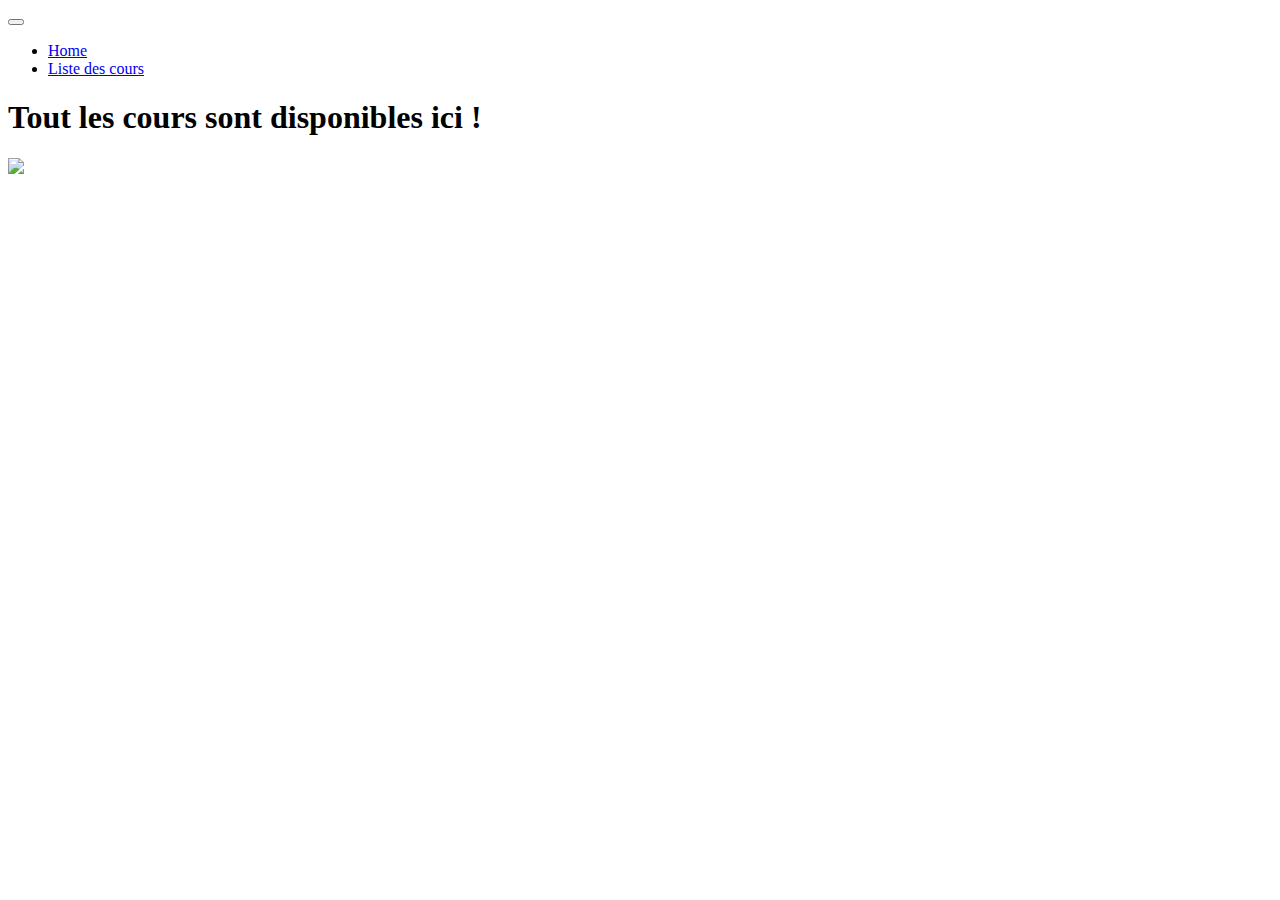
==== chap.html @ 9015c94e "Add files via upload" ====
<!DOCTYPE html>
<html>
   <head>
      <!-- basic -->
      <meta charset="utf-8">
      <meta http-equiv="X-UA-Compatible" content="IE=edge">
      <meta name="viewport" content="width=device-width, initial-scale=1">
      <!-- mobile metas -->
      <meta name="viewport" content="width=device-width, initial-scale=1">
      <meta name="viewport" content="initial-scale=1, maximum-scale=1">
      <!-- site metas -->
      <title>  liste des cours</title>
      <meta name="keywords" content="">
      <meta name="description" content="">
      <meta name="author" content="">
      <!-- bootstrap css -->
      <link rel="stylesheet" type="text/css" href="css/bootstrap.min.css">
      <!-- style css -->
      <link rel="stylesheet" type="text/css" href="css/style.css">
      <!-- Responsive-->
      <link rel="stylesheet" href="css/responsive.css">
      <!-- fevicon -->
      <link rel="icon" href="images/fevicon.png" type="image/gif" />
      <!-- font css -->
      <link href="https://fonts.googleapis.com/css2?family=Poppins:wght@400;600;800&display=swap" rel="stylesheet">
      <!-- Scrollbar Custom CSS -->
      <link rel="stylesheet" href="css/jquery.mCustomScrollbar.min.css">
      <!-- Tweaks for older IEs-->
      <link rel="stylesheet" href="https://netdna.bootstrapcdn.com/font-awesome/4.0.3/css/font-awesome.css">
   </head>
   <body>
      <div class="header_section header_bg">
         <div class="container-fluid">
            <nav class="navbar navbar-expand-lg navbar-light bg-light">
               <button class="navbar-toggler" type="button" data-toggle="collapse" data-target="#navbarSupportedContent" aria-controls="navbarSupportedContent" aria-expanded="false" aria-label="Toggle navigation">
               <span class="navbar-toggler-icon"></span>
               </button>
               <div class="collapse navbar-collapse" id="navbarSupportedContent">
                  <ul class="navbar-nav ml-auto">
                     <li class="nav-item active">
                        <a class="nav-link" href="index.html">Home</a>
                     </li>
                     </li>
                     <li class="nav-item active">
                        <a class="nav-link" href="chap.html">Liste des cours</a>
                     </li>
                  </ul>
                  <form class="form-inline my-2 my-lg-0">
                  </form>
               </div>
            </nav>
         </div>
      </div>
      <!-- header section end -->
<!-- blog section start -->
<div class="blog_section layout_padding">
   <div class="container">
      <div class="row">
         <div class="col-md-12">
            <h1 class="about_taital">Tout les cours sont disponibles ici !</h1>
            <div class="bulit_icon"><img src="images/bulit-icon.png"></div>
         </div>
      </div>
      <div class="blog_section_2">
         <div class="row" id="dev">
            <!-- <div class="col-md-7">
               <div class="blog_box">
                   <div class="blog_img"><img src="images/img-2.png"></div>
                   <h4 class="statut">En cours...</h4>
                   <h4 class="prep_text">Chapitre 7</h4>
                   <p class="lorem_text">Science et Art</p>
                   <div class="read_bt"><a href="#">Voir le Chapitre</a></div>
               </div>  
           </div>
           <div class="col-md-7">
               <div class="blog_box">
                   <div class="blog_img"><img src="images/img-2.png"></div>
                   <h4 class="statut">En cours...</h4>
                   <h4 class="prep_text">Chapitre 6</h4>
                   <p class="lorem_text">Le bonheur</p>
                   <div class="read_bt"><a href="#">Voir le Chapitre</a></div>
               </div>
               
           </div>
           <div class="col-md-7">
               <div class="blog_box">
                   <div class="blog_img"><img src="images/img-2.png"></div>
                   <h4 class="statut">Fini</h4>
                   <h4 class="prep_text">Chapitre 5</h4>
                   <p class="lorem_text">Etat et Justice</p>
                   <div class="read_bt"><a href="#">Voir le Chapitre</a></div>
               </div>
               
           </div>
           <div class="col-md-7">
               <div class="blog_box">
                   <div class="blog_img"><img src="images/img-2.png"></div>
                   <h4 class="statut">Fini</h4>
                   <h4 class="prep_text">Chapitre 4</h4>
                   <p class="lorem_text">Langage et Art poétique</p>
                   <div class="read_bt"><a href="#">Voir le Chapitre</a></div>
               </div>
               
           </div>
           <div class="col-md-7">
               <div class="blog_box">
                   <div class="blog_img"><img src="images/img-2.png"></div>
                   <h4 class="statut">Fini</h4>
                   <h4 class="prep_text">Chapitre 3</h4>
                   <p class="lorem_text">Le devoir moral en question</p>
                   <div class="read_bt"><a href="#">Voir le Chapitre</a></div>
               </div>
               
           </div>
           <div class="col-md-7">
               <div class="blog_box">
                   <div class="blog_img"><img src="images/img-2.png"></div>
                   <h4 class="statut">Fini</h4>
                   <h4 class="prep_text">Chapitre 2</h4>
                   <p class="lorem_text">Inconscient et Liberté</p>
                   <div class="read_bt"><a href="#">Voir le Chapitre</a></div>
               </div>
               
           </div>
           <div class="col-md-7">
               <div class="blog_box">
                   <div class="blog_img"><img src="images/img-2.png"></div>
                   <h4 class="statut">Fini</h4>
                   <h4 class="prep_text">Chapitre 1</h4>
                   <p class="lorem_text">La conscience</p>
                   <div class="read_bt"><a href="#">Voir le Chapitre</a></div>
               </div> -->
               
           </div>               
         </div>
      </div>
   </div>
</div>
<!-- blog section end -->
      <!-- Javascript files-->
      <script src="js/jquery.min.js"></script>
      <script src="js/popper.min.js"></script>
      <script src="js/bootstrap.bundle.min.js"></script>
      <script src="js/jquery-3.0.0.min.js"></script>
      <script src="js/plugin.js"></script>
      <!-- sidebar -->
      <script src="js/jquery.mCustomScrollbar.concat.min.js"></script>
      <script src="js/custom.js"></script>
      <script src="js/script.js"></script>
   </body>
</html>
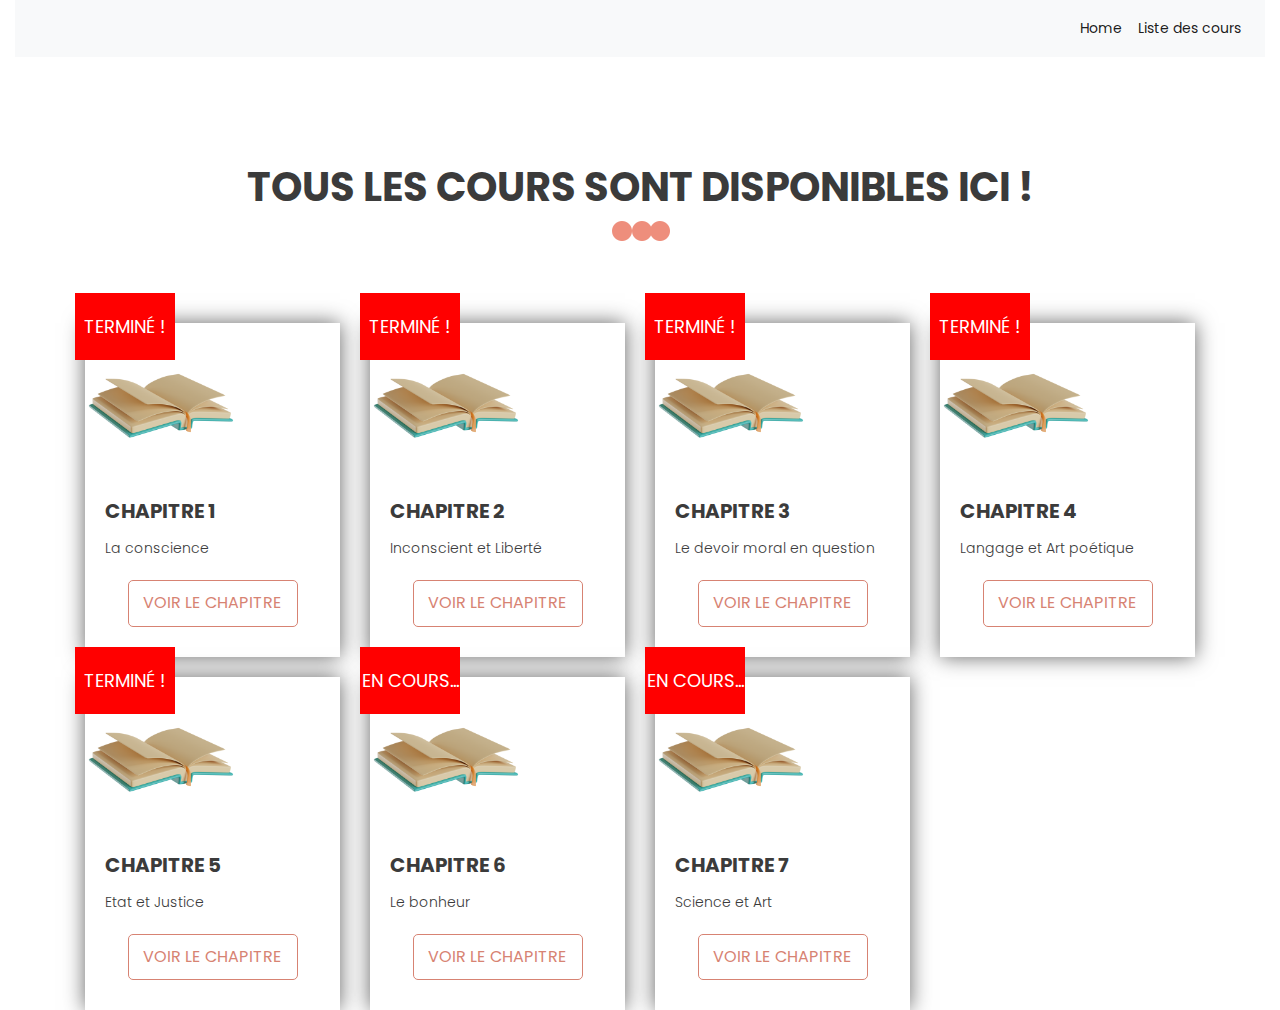
==== commit 1fc26b1c: "Update chap.html" ====
--- a/chap.html
+++ b/chap.html
@@ -9,7 +9,7 @@
       <meta name="viewport" content="width=device-width, initial-scale=1">
       <meta name="viewport" content="initial-scale=1, maximum-scale=1">
       <!-- site metas -->
-      <title>  liste des cours</title>
+      <title>liste des cours</title>
       <meta name="keywords" content="">
       <meta name="description" content="">
       <meta name="author" content="">
@@ -32,9 +32,6 @@
       <div class="header_section header_bg">
          <div class="container-fluid">
             <nav class="navbar navbar-expand-lg navbar-light bg-light">
-               <button class="navbar-toggler" type="button" data-toggle="collapse" data-target="#navbarSupportedContent" aria-controls="navbarSupportedContent" aria-expanded="false" aria-label="Toggle navigation">
-               <span class="navbar-toggler-icon"></span>
-               </button>
                <div class="collapse navbar-collapse" id="navbarSupportedContent">
                   <ul class="navbar-nav ml-auto">
                      <li class="nav-item active">
@@ -57,80 +54,12 @@
    <div class="container">
       <div class="row">
          <div class="col-md-12">
-            <h1 class="about_taital">Tout les cours sont disponibles ici !</h1>
+            <h1 class="about_taital">Tous les cours sont disponibles ici !</h1>
             <div class="bulit_icon"><img src="images/bulit-icon.png"></div>
          </div>
       </div>
       <div class="blog_section_2">
-         <div class="row" id="dev">
-            <!-- <div class="col-md-7">
-               <div class="blog_box">
-                   <div class="blog_img"><img src="images/img-2.png"></div>
-                   <h4 class="statut">En cours...</h4>
-                   <h4 class="prep_text">Chapitre 7</h4>
-                   <p class="lorem_text">Science et Art</p>
-                   <div class="read_bt"><a href="#">Voir le Chapitre</a></div>
-               </div>  
-           </div>
-           <div class="col-md-7">
-               <div class="blog_box">
-                   <div class="blog_img"><img src="images/img-2.png"></div>
-                   <h4 class="statut">En cours...</h4>
-                   <h4 class="prep_text">Chapitre 6</h4>
-                   <p class="lorem_text">Le bonheur</p>
-                   <div class="read_bt"><a href="#">Voir le Chapitre</a></div>
-               </div>
-               
-           </div>
-           <div class="col-md-7">
-               <div class="blog_box">
-                   <div class="blog_img"><img src="images/img-2.png"></div>
-                   <h4 class="statut">Fini</h4>
-                   <h4 class="prep_text">Chapitre 5</h4>
-                   <p class="lorem_text">Etat et Justice</p>
-                   <div class="read_bt"><a href="#">Voir le Chapitre</a></div>
-               </div>
-               
-           </div>
-           <div class="col-md-7">
-               <div class="blog_box">
-                   <div class="blog_img"><img src="images/img-2.png"></div>
-                   <h4 class="statut">Fini</h4>
-                   <h4 class="prep_text">Chapitre 4</h4>
-                   <p class="lorem_text">Langage et Art poétique</p>
-                   <div class="read_bt"><a href="#">Voir le Chapitre</a></div>
-               </div>
-               
-           </div>
-           <div class="col-md-7">
-               <div class="blog_box">
-                   <div class="blog_img"><img src="images/img-2.png"></div>
-                   <h4 class="statut">Fini</h4>
-                   <h4 class="prep_text">Chapitre 3</h4>
-                   <p class="lorem_text">Le devoir moral en question</p>
-                   <div class="read_bt"><a href="#">Voir le Chapitre</a></div>
-               </div>
-               
-           </div>
-           <div class="col-md-7">
-               <div class="blog_box">
-                   <div class="blog_img"><img src="images/img-2.png"></div>
-                   <h4 class="statut">Fini</h4>
-                   <h4 class="prep_text">Chapitre 2</h4>
-                   <p class="lorem_text">Inconscient et Liberté</p>
-                   <div class="read_bt"><a href="#">Voir le Chapitre</a></div>
-               </div>
-               
-           </div>
-           <div class="col-md-7">
-               <div class="blog_box">
-                   <div class="blog_img"><img src="images/img-2.png"></div>
-                   <h4 class="statut">Fini</h4>
-                   <h4 class="prep_text">Chapitre 1</h4>
-                   <p class="lorem_text">La conscience</p>
-                   <div class="read_bt"><a href="#">Voir le Chapitre</a></div>
-               </div> -->
-               
+         <div class="row" id="dev">  
            </div>               
          </div>
       </div>
@@ -148,4 +77,4 @@
       <script src="js/custom.js"></script>
       <script src="js/script.js"></script>
    </body>
-</html>+</html>
--- a/css/style.css
+++ b/css/style.css
@@ -0,0 +1,611 @@
+/*--------------------------------------------------------------------- File Name: style.css ---------------------------------------------------------------------*/
+
+
+/*--------------------------------------------------------------------- import Files ---------------------------------------------------------------------*/
+
+@import url(animate.min.css);
+@import url(normalize.css);
+@import url(icomoon.css);
+@import url(css/font-awesome.min.css);
+@import url(meanmenu.css);
+@import url(owl.carousel.min.css);
+@import url(swiper.min.css);
+@import url(slick.css);
+@import url(jquery.fancybox.min.css);
+@import url(jquery-ui.css);
+@import url(nice-select.css);
+
+/*--------------------------------------------------------------------- skeleton ---------------------------------------------------------------------*/
+
+* {
+    box-sizing: border-box !important;
+    transition: ease all 0.5s;
+}
+
+html {
+    scroll-behavior: smooth;
+}
+
+body {
+    color: #666666;
+    font-size: 14px;
+    font-family: 'Poppins', sans-serif;
+    line-height: 1.80857;
+    font-weight: normal;
+    overflow-x: hidden;
+}
+
+a {
+    color: #1f1f1f;
+    text-decoration: none !important;
+    outline: none !important;
+    -webkit-transition: all .3s ease-in-out;
+    -moz-transition: all .3s ease-in-out;
+    -ms-transition: all .3s ease-in-out;
+    -o-transition: all .3s ease-in-out;
+    transition: all .3s ease-in-out;
+}
+
+h1,
+h2,
+h3,
+h4,
+h5,
+h6 {
+    letter-spacing: 0;
+    font-weight: normal;
+    position: relative;
+    padding: 0 0 10px 0;
+    font-weight: normal;
+    line-height: normal;
+    color: #111111;
+    margin: 0
+}
+
+h1 {
+    font-size: 24px
+}
+
+h2 {
+    font-size: 22px
+}
+
+h3 {
+    font-size: 18px
+}
+
+h4 {
+    font-size: 16px
+}
+
+h5 {
+    font-size: 14px
+}
+
+h6 {
+    font-size: 13px
+}
+
+*,
+*::after,
+*::before {
+    -webkit-box-sizing: border-box;
+    -moz-box-sizing: border-box;
+    box-sizing: border-box;
+}
+
+h1 a,
+h2 a,
+h3 a,
+h4 a,
+h5 a,
+h6 a {
+    color: #212121;
+    text-decoration: none!important;
+    opacity: 1
+}
+
+button:focus {
+    outline: none;
+}
+
+ul,
+li,
+ol {
+    margin: 0px;
+    padding: 0px;
+    list-style: none;
+}
+
+p {
+    margin: 20px;
+    font-weight: 300;
+    font-size: 15px;
+    line-height: 24px;
+}
+
+a {
+    color: #222222;
+    text-decoration: none;
+    outline: none !important;
+}
+
+a,
+.btn {
+    text-decoration: none !important;
+    outline: none !important;
+    -webkit-transition: all .3s ease-in-out;
+    -moz-transition: all .3s ease-in-out;
+    -ms-transition: all .3s ease-in-out;
+    -o-transition: all .3s ease-in-out;
+    transition: all .3s ease-in-out;
+}
+
+img {
+    max-width: 100%;
+    height: auto;
+}
+
+ :focus {
+    outline: 0;
+}
+
+.paddind_bottom_0 {
+    padding-bottom: 0 !important;
+}
+
+.btn-custom {
+    margin-top: 20px;
+    background-color: transparent !important;
+    border: 2px solid #ddd;
+    padding: 12px 40px;
+    font-size: 16px;
+}
+
+.lead {
+    font-size: 18px;
+    line-height: 30px;
+    color: #767676;
+    margin: 0;
+    padding: 0;
+}
+
+.form-control:focus {
+    border-color: #ffffff !important;
+    box-shadow: 0 0 0 .2rem rgba(255, 255, 255, .25);
+}
+
+.navbar-form input {
+    border: none !important;
+}
+
+.badge {
+    font-weight: 500;
+}
+
+blockquote {
+    margin: 20px 0 20px;
+    padding: 30px;
+}
+
+button {
+    border: 0;
+    margin: 0;
+    padding: 0;
+    cursor: pointer;
+}
+
+.full {
+    float: left;
+    width: 100%;
+}
+
+.layout_padding {
+    padding-top: 100px;
+    padding-bottom: 0px;
+}
+
+.padding_0 {
+    padding: 0px;
+}
+
+
+/* header section start */
+
+.header_section {
+    width: 100%;
+    float: left;
+    background-image: url(../images/banner-bg.jpg);
+    height: auto;
+    background-size: 100%;
+    background-repeat: no-repeat;
+}
+
+.header_bg {
+    width: 100%;
+    float: left;
+    background-image: url(../images/header-bg.png);
+    height: auto;
+    background-size: 100%;
+    background-repeat: no-repeat;
+}
+
+
+
+
+
+/* header section end */
+
+
+/* banner section start */
+
+.banner_section {
+    width: 100%;
+    float: left;
+    padding: 90px 0px 100px 0px;
+}
+
+.banner_taital_main {
+    width: 100%;
+    float: left;
+    padding-top: 80px;
+}
+
+.banner_taital {
+    width: 100%;
+    font-size: 90px;
+    color: #252525;
+    font-weight: 800;
+}
+
+.tasty_text {
+    width: 100%;
+    float: left;
+    font-size: 24px;
+    color: #e38773;
+    font-weight: bold;
+}
+
+.banner_text {
+    width: 100%;
+    float: left;
+    font-size: 16px;
+    color: #ffffff;
+    margin: 0px;
+}
+
+.btn_main {
+    width: 100%;
+    float: left;
+    padding-top: 40px;
+}
+
+.about_bt {
+    width: 175px;
+    float: left;
+}
+
+.about_bt a {
+    width: 100%;
+    float: left;
+    font-size: 18px;
+    background-color: #d48272;
+    color: #fefefd;
+    text-align: center;
+    padding: 12px;
+    border-radius: 5px;
+}
+
+.about_bt a:hover {
+    color: #fefefd;
+    background-color: #4a4949;
+}
+
+.callnow_bt {
+    width: 175px;
+    float: left;
+}
+
+.callnow_bt a {
+    width: 100%;
+    float: left;
+    font-size: 18px;
+    background-color: #d48272;
+    color: #fefefd;
+    text-align: center;
+    padding: 12px;
+    margin-left: 10px;
+    border-radius: 5px;
+}
+
+.callnow_bt a:hover {
+    color: #fefefd;
+    background-color: #4a4949;
+}
+
+.callnow_bt.active a {
+    color: #fefefd;
+    background-color: #4a4949;
+}
+
+#banner_slider a.carousel-control-prev {
+    left: -120px;
+    top: 455px;
+}
+
+#banner_slider a.carousel-control-next {
+    right: 0px;
+    top: 400px;
+    left: -120px;
+    color: #fefefd;
+    background-color: #4a4949;
+}
+
+#banner_slider .carousel-control-next,
+#banner_slider .carousel-control-prev {
+    width: 55px;
+    height: 55px;
+    opacity: 1;
+    font-size: 16px;
+    color: #4a4949;
+    background-color: #efefef;
+}
+
+#banner_slider .carousel-control-next:focus,
+#banner_slider .carousel-control-next:hover,
+#banner_slider .carousel-control-prev:focus,
+#banner_slider .carousel-control-prev:hover {
+    color: #fefefd;
+    background-color: #4a4949;
+}
+
+.banner_img {
+    width: 100%;
+    float: left;
+    text-align: center;
+}
+
+
+/* banner section end */
+
+
+/* philo section start */
+
+.philo_section {
+    width: 100%;
+    float: left;
+}
+
+.philo_taital {
+    width: 100%;
+    float: left;
+    font-size: 40px;
+    color: #3b3b3b;
+    text-transform: uppercase;
+    text-align: center;
+    font-weight: bold;
+    padding-bottom: 0px;
+}
+
+.philo_section_2 {
+    width: 90%;
+    margin: 0 auto;
+    text-align: center;
+    padding-top: 40px;
+}
+
+.bulit_icon {
+    width: 100%;
+    text-align: center;
+}
+
+.philo_img img {
+    width: 80%;
+    float: left;
+}
+
+.types_text {
+    width: 100%;
+    float: left;
+    font-size: 22px;
+    color: #3b3b3b;
+    text-align: center;
+    font-weight: bold;
+    padding-top: 20px;
+}
+
+.looking_text {
+    width: 100%;
+    float: left;
+    font-size: 16px;
+    color: #3b3b3b;
+    text-align: center;
+    margin: 0px;
+}
+
+.read_bt {
+    width: 170px;
+    margin: 0 auto;
+    text-align: center;
+    padding-top: 20px;
+    display: flex;
+}
+
+.read_bt a {
+    width: 100%;
+    float: left;
+    font-size: 16px;
+    color: #d78373;
+    text-align: center;
+    border-radius: 5px;
+    border: 1px solid #d78373;
+    text-transform: uppercase;
+    padding: 8px;
+}
+
+.read_bt a:hover {
+    color: #3b3b3b;
+    border: 1px solid #3b3b3b;
+}
+
+#main_slider a.carousel-control-prev {
+    left: -50px;
+    top: 95px;
+}
+
+#main_slider a.carousel-control-next {
+    right: -50px;
+    top: 95px;
+    color: #fefefd;
+    background-color: #4a4949;
+}
+
+#main_slider .carousel-control-next,
+#main_slider .carousel-control-prev {
+    width: 55px;
+    height: 55px;
+    opacity: 1;
+    font-size: 16px;
+    color: #4a4949;
+    background-color: #efefef;
+}
+
+#main_slider .carousel-control-next:focus,
+#main_slider .carousel-control-next:hover,
+#main_slider .carousel-control-prev:focus,
+#main_slider .carousel-control-prev:hover {
+    color: #fefefd;
+    background-color: #4a4949;
+}
+
+
+/* philo section end */
+
+
+/* about section start */
+
+.about_section {
+    width: 100%;
+    float: left;
+    padding-bottom: 90px;
+}
+
+.about_section_2 {
+    width: 100%;
+    float: left;
+    padding-top: 40px;
+}
+
+.about_taital {
+    width: 100%;
+    float: left;
+    font-size: 40px;
+    color: #3b3b3b;
+    text-transform: uppercase;
+    text-align: center;
+    font-weight: bold;
+    padding-bottom: 0px;
+}
+
+.about_taital_box {
+    width: 500px;
+    float: left;
+    background-color: #ffffff;
+    height: auto;
+    padding: 40px 20px 30px 20px;
+    box-shadow: 0px 0px 30px 0px;
+    position: absolute;
+    top: 1550px;
+}
+
+.image_iman {
+    padding-left: 250px;
+    position: relative;
+}
+
+.about_img {
+    width: 100%;
+}
+
+.about_taital_1 {
+    width: 100%;
+    float: left;
+    font-size: 30px;
+    color: #3b3b3b;
+}
+
+.about_text {
+    width: 100%;
+    float: left;
+    font-size: 16px;
+    color: #232222;
+    margin: 0px;
+}
+
+/* about section end */
+/* blog section start */
+
+.blog_section {
+    width: 100%;
+    float: left;
+}
+
+.blog_section_2 {
+    width: 100%;
+    float: left;
+    padding-top: 60px;
+}
+
+.blog_box {
+    width: 100%;
+    background-color: #ffffff;
+    box-shadow: 0px 0px 20px 0px;
+    padding: 0px 0px 30px 0px;
+}
+
+.blog_img {
+    width: 60%;
+}
+
+.statut {
+    width: 100px;
+    font-size: 18px;
+    color: #ffffff;
+    text-align: center;
+    text-transform: uppercase;
+    padding: 20px 0px;
+    background-color: red;
+    position: absolute;
+    top: -10px;
+    left: 5px;
+}
+
+.prep_text {
+    width: 100%;
+    font-size: 20px;
+    color: #3b3b3b;
+    text-transform: uppercase;
+    font-weight: bold;
+    padding: 20px 20px 10px 20px;
+}
+
+.lorem_text {
+    width: 100%;
+    font-size: 14px;
+    color: #3b3b3b;
+    margin: 0px;
+    padding: 0px 20px;
+}
+
+
+/* blog section end */
+
+.margin_top90 {
+    margin-top: 90px;
+}
+
+@media (max-width: 767px) {
+    .banner_taital{
+        font-size: 50px;
+    }
+}
--- a/css/responsive.css
+++ b/css/responsive.css
@@ -0,0 +1,538 @@
+/*--------------------------------------------------------------------- File Name: responsive.css ---------------------------------------------------------------------*/
+
+
+/*------------------------------------------------------------------- 991px x 768px ---------------------------------------------------------------------*/
+
+@media only screen and (min-width: 768px) and (max-width: 991px) {
+    .header-search {
+        padding: 15px 0px;
+    }
+}
+
+
+/*------------------------------------------------------------------- 767px x 599px ---------------------------------------------------------------------*/
+
+@media only screen and (min-width: 599px) and (max-width: 767px) {
+    .logo {
+        text-align: center;
+    }
+    .cart-content-right {
+        padding-bottom: 5px;
+    }
+    .mg {
+        margin: 0px 0px;
+    }
+    .menu-area-main {
+        height: 256px;
+        overflow-y: auto;
+    }
+    .megamenu>.row [class*="col-"] {
+        padding: 0px;
+    }
+    .menu-area-main .megamenu .men-cat {
+        padding: 0px 15px;
+    }
+    .menu-area-main .megamenu .women-cat {
+        padding: 0px 15px;
+    }
+    .menu-area-main .megamenu .el-cat {
+        padding: 0px 15px;
+    }
+    .mean-container .mean-nav ul li a.mean-expand {
+        height: 19px;
+    }
+    .category-box.women-box {
+        display: none;
+    }
+    .cart-box {
+        display: inline-block;
+        margin: 0px 30px;
+    }
+    .wish-box {
+        float: none;
+        margin: 0px 30px;
+        display: inline-block;
+    }
+    .menu-add {
+        display: none;
+    }
+    .category-box {
+        display: none;
+    }
+    .mean-container .mean-nav ul li ol {
+        padding: 0px;
+    }
+    .mean-container .mean-nav ul li a {
+        padding: 10px 20px;
+        width: 94.8%;
+    }
+    .mean-container .mean-nav ul li li a {
+        width: 92%;
+        padding: 1em 4%;
+    }
+    .mean-container .mean-nav ul li li li a {
+        width: 100%;
+    }
+    .header-search {
+        padding: 15px 0px;
+    }
+    #collapseFilter.d-md-block {
+        padding: 30px 0px;
+    }
+}
+
+
+/*------------------------------------------------------------------- 599px x 280px ---------------------------------------------------------------------*/
+
+@media only screen and (min-width: 280px) and (max-width: 599px) {
+    .cart-content-right {
+        padding-bottom: 5px;
+    }
+    .megamenu>.row [class*="col-"] {
+        padding: 0px;
+    }
+    .menu-area-main .megamenu .men-cat {
+        padding: 0px 15px;
+    }
+    .menu-area-main .megamenu .women-cat {
+        padding: 0px 15px;
+    }
+    .menu-area-main .megamenu .el-cat {
+        padding: 0px 15px;
+    }
+    .mean-container .mean-nav ul li a {
+        padding: 1em 4%;
+        width: 92%;
+    }
+    .mean-container .mean-nav ul li li a {
+        width: 90%;
+        padding: 1em 5%;
+    }
+    .mean-container .sub-full.megamenu-categories ol li a {
+        padding: 5px 0px;
+        text-transform: capitalize;
+        width: 100%;
+    }
+    .megamenu .sub-full.megamenu-categories .women-box .banner-up-text a {
+        width: auto;
+        border: none;
+        float: none;
+    }
+    .menu-area-main {
+        height: 45px;
+        overflow-y: auto;
+    }
+    .mean-container .mean-nav ul li a.mean-expand {
+        top: 0;
+    }
+}
+
+@media (min-width: 992px) and (max-width: 1199px) {
+    .navbar {
+        padding: 15px 15px;
+    }
+    .banner_taital_main {
+        padding-left: 15px;
+    }
+    #banner_slider a.carousel-control-prev {
+        left: 10px;
+        top: 380px;
+    }
+    #banner_slider a.carousel-control-next {
+        right: 0px;
+        top: 380px;
+        left: 70px;
+    }
+    .banner_section {
+        padding: 90px 0px 20px 0px;
+    }
+    .header_section {
+        background-size: 100% 100%;
+    }
+    #main_slider a.carousel-control-prev {
+        left: -50px;
+        top: 55px;
+    }
+    #main_slider a.carousel-control-next {
+        right: -50px;
+        top: 55px;
+    }
+    .types_text {
+        font-size: 20px;
+    }
+    .looking_text {
+        font-size: 12px;
+    }
+    .about_img {
+        width: 100%;
+        margin-top: 80px;
+    }
+    .about_text {
+        font-size: 14px;
+    }
+    .about_taital_box {
+        width: 500px;
+        padding: 40px 20px 30px 20px;
+        top: 1430px;
+    }
+    .readmore_btn {
+        margin-top: 20px;
+    }
+    .about_img {
+        height: 420px;
+    }
+    .client_right {
+        padding-top: 0px;
+    }
+}
+
+@media (min-width: 768px) and (max-width: 991px) {
+    .header_section {
+        background-size: 100% 100%;
+    }
+    .navbar-light .navbar-toggler {
+        color: #fff;
+        border-color: #fb795f;
+        background: #fb795f;
+    }
+    .navbar-expand-lg .navbar-nav .nav-link {
+        text-align: center;
+    }
+    .search_bt {
+        width: 100%;
+        text-align: center;
+    }
+    .banner_taital_main {
+        padding-left: 20px;
+    }
+    .navbar {
+        padding: 15px 0px;
+    }
+    #banner_slider a.carousel-control-prev {
+        left: -41px;
+        top: 404px;
+        color: #252525;
+    }
+    #banner_slider a.carousel-control-next {
+        right: 0px;
+        top: 460px;
+        left: -40px;
+    }
+    .about_bt {
+        width: 140px;
+        float: left;
+    }
+    .callnow_bt {
+        width: 140px;
+        float: left;
+    }
+    #main_slider a.carousel-control-prev {
+        left: 0;
+        top: 95px;
+    }
+    #main_slider a.carousel-control-next {
+        right: 0;
+        top: 95px;
+    }
+    .about_img {
+        width: 100%;
+        height: 370px;
+        margin-top: 60px;
+    }
+    .about_taital_box {
+        width: 370px;
+        float: left;
+        top: 1960px;
+    }
+    .about_text {
+        font-size: 14px;
+    }
+    .client_text {
+        width: 85%;
+        font-size: 14px;
+    }
+    .client_right {
+        padding-top: 0;
+    }
+    .client_left {
+        padding-left: 0;
+    }
+    .mail_section_1 {
+        width: 60%;
+        margin: 0 auto;
+    }
+    .footer_text {
+        width: 100%;
+    }
+    .copyright_section .row {
+        display: flex;
+        flex-direction: column-reverse;
+    }
+    .footer_social_icon {
+        float: right;
+        text-align: center;
+        padding-top: 15px;
+    }
+}
+
+@media (min-width: 576px) and (max-width: 767px) {
+    .navbar {
+        padding: 15px 0px;
+    }
+    .navbar-light .navbar-toggler {
+        color: #fff;
+        border-color: #fff;
+        background: #fff;
+    }
+    .navbar-expand-lg .navbar-nav .nav-link {
+        color: #ffffff;
+    }
+    .header_section {
+        background-size: cover;
+    }
+    .navbar-expand-lg .navbar-nav .nav-link {
+        text-align: center;
+    }
+    .search_bt {
+        width: 100%;
+        text-align: center;
+    }
+    #banner_slider a.carousel-control-next {
+        right: 0px;
+        top: 585px;
+        left: 170px;
+        display: none;
+    }
+    #banner_slider a.carousel-control-prev {
+        left: 100px;
+        top: 585px;
+        display: none;
+    }
+    .banner_section .row {
+        display: flex;
+        flex-direction: column-reverse;
+    }
+    .banner_taital_main {
+        padding-top: 0px;
+    }
+    .tasty_text {
+        color: #ffffff;
+    }
+    .about_bt {
+        width: 140px;
+        float: left;
+    }
+    .callnow_bt {
+        width: 140px;
+        float: left;
+    }
+    .philo_taital {
+        font-size: 30px;
+    }
+    #main_slider a.carousel-control-next {
+        right: 0;
+        display: none;
+    }
+    #main_slider a.carousel-control-prev {
+        left: 0;
+        display: none;
+    }
+    .about_taital_box {
+        position: inherit;
+    }
+    .about_taital {
+        font-size: 30px;
+    }
+    .image_iman {
+        padding-left: 0;
+    }
+    .about_taital_box {
+        width: 100%;
+    }
+    .about_taital_1 {
+        font-size: 25px;
+    }
+    .about_img {
+        margin-top: 40px;
+    }
+    .about_text {
+        font-size: 15px;
+    }
+    .client_section {
+        background: rgb(208, 125, 107, 0.6);
+        background-size: cover;
+    }
+    .client_left {
+        width: 100%;
+        padding-left: 0px;
+    }
+    .client_right {
+        width: 100%;
+        padding-top: 20px;
+    }
+    .client_taital_main {
+        display: block;
+    }
+    .client_text {
+        width: 100%;
+    }
+    .client_img {
+        width: 100%;
+        margin-top: 30px;
+    }
+    .prep_text {
+        width: 100%;
+        font-size: 19px;
+    }
+    .read_bt a {
+        margin-bottom: 30px;
+    }
+    .mail_section_1 {
+        width: 100%;
+        margin: 0 auto;
+    }
+    .footer_text {
+        width: 100%;
+    }
+    .form-group {
+        width: 100%;
+    }
+    .copyright_section .row {
+        display: flex;
+        flex-direction: column-reverse;
+    }
+    .footer_social_icon {
+        text-align: center;
+    }
+}
+
+@media (max-width: 575px) {
+    .navbar {
+        padding: 15px 0px;
+    }
+    .navbar-light .navbar-toggler {
+        color: #fff;
+        border-color: #fff;
+        background: #fff;
+    }
+    .navbar-expand-lg .navbar-nav .nav-link {
+        color: #ffffff;
+    }
+    .header_section {
+        background-size: cover;
+    }
+    .navbar-expand-lg .navbar-nav .nav-link {
+        text-align: center;
+    }
+    .search_bt {
+        width: 100%;
+        text-align: center;
+    }
+    #banner_slider a.carousel-control-next {
+        right: 0px;
+        top: 585px;
+        left: 170px;
+        display: none;
+    }
+    #banner_slider a.carousel-control-prev {
+        left: 100px;
+        top: 585px;
+        display: none;
+    }
+    .banner_section .row {
+        display: flex;
+        flex-direction: column-reverse;
+    }
+    .banner_taital_main {
+        padding-top: 0px;
+    }
+    .tasty_text {
+        color: #ffffff;
+    }
+    .about_bt {
+        width: 140px;
+        float: left;
+    }
+    .about_img {
+        margin-top: 40px;
+    }
+    .callnow_bt {
+        width: 140px;
+        float: left;
+    }
+    .philo_taital {
+        font-size: 30px;
+    }
+    #main_slider a.carousel-control-next {
+        right: 0;
+        display: none;
+    }
+    #main_slider a.carousel-control-prev {
+        left: 0;
+        display: none;
+    }
+    .about_taital_box {
+        position: inherit;
+    }
+    .about_taital {
+        font-size: 30px;
+    }
+    .image_iman {
+        padding-left: 0;
+    }
+    .about_taital_box {
+        width: 100%;
+    }
+    .about_taital_1 {
+        font-size: 25px;
+    }
+    .about_text {
+        font-size: 15px;
+    }
+    .client_section {
+        background: rgb(208, 125, 107, 0.6);
+        background-size: cover;
+    }
+    .client_left {
+        width: 100%;
+        padding-left: 0px;
+    }
+    .client_right {
+        width: 100%;
+        padding-top: 20px;
+    }
+    .client_taital_main {
+        display: block;
+    }
+    .client_text {
+        width: 100%;
+    }
+    .client_img {
+        width: 100%;
+        margin-top: 30px;
+    }
+    .prep_text {
+        width: 100%;
+        font-size: 19px;
+    }
+    .read_bt a {
+        margin-bottom: 30px;
+    }
+    .mail_section_1 {
+        width: 100%;
+        margin: 0 auto;
+    }
+    .footer_text {
+        width: 100%;
+    }
+    .form-group {
+        width: 100%;
+    }
+    .copyright_section .row {
+        display: flex;
+        flex-direction: column-reverse;
+    }
+    .footer_social_icon {
+        text-align: center;
+    }
+}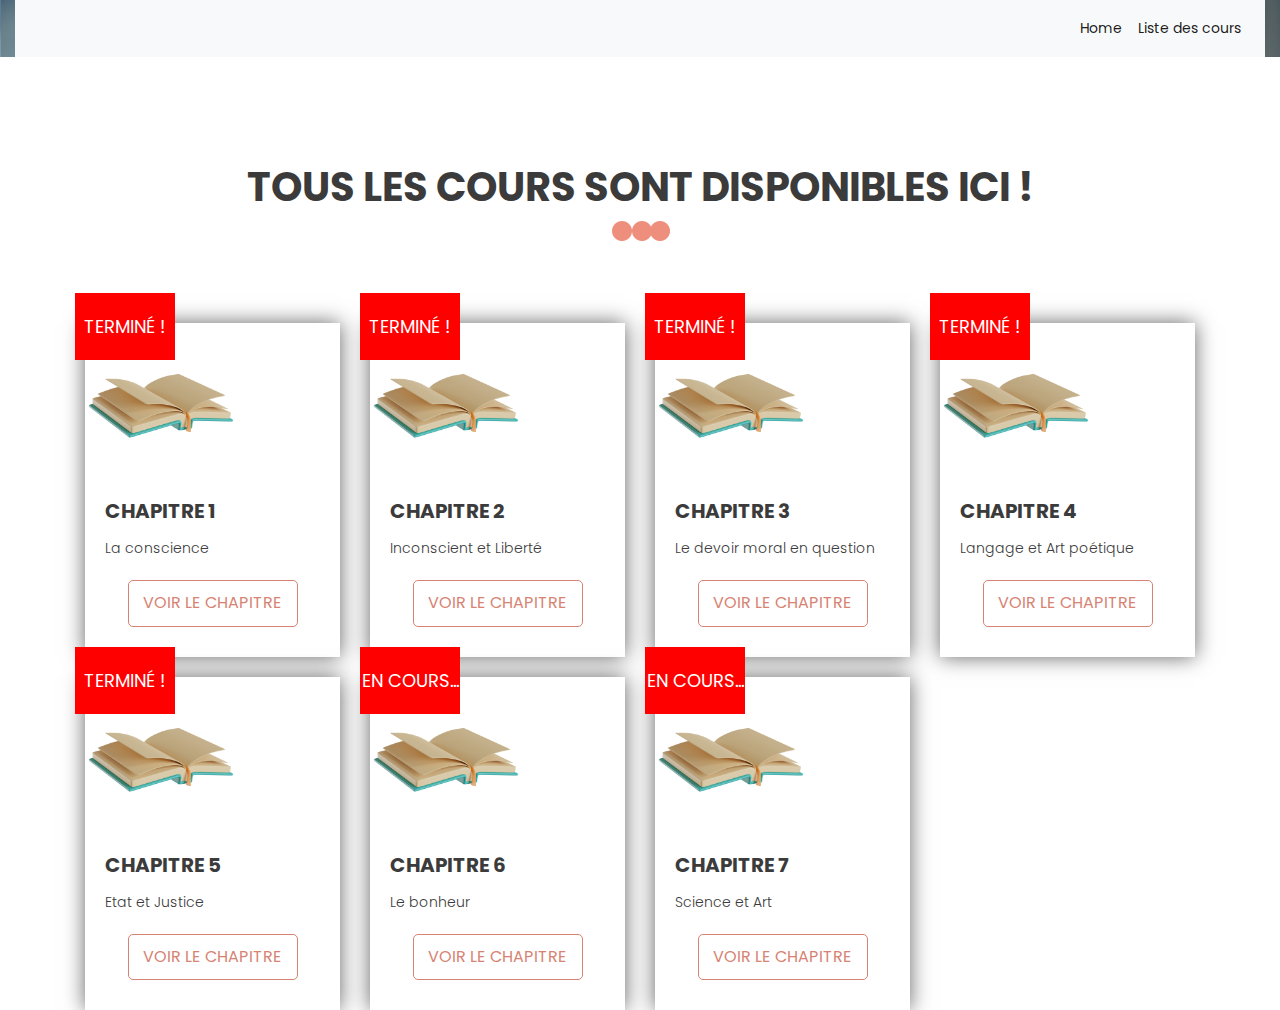
==== commit d250ae2c: "Update chap.html" ====
--- a/chap.html
+++ b/chap.html
@@ -29,9 +29,12 @@
       <link rel="stylesheet" href="https://netdna.bootstrapcdn.com/font-awesome/4.0.3/css/font-awesome.css">
    </head>
    <body>
-      <div class="header_section header_bg">
+      <div class="header_section">
          <div class="container-fluid">
             <nav class="navbar navbar-expand-lg navbar-light bg-light">
+               <button class="navbar-toggler" type="button" data-toggle="collapse" data-target="#navbarSupportedContent" aria-controls="navbarSupportedContent" aria-expanded="false" aria-label="Toggle navigation">
+               <span class="navbar-toggler-icon"></span>
+               </button>
                <div class="collapse navbar-collapse" id="navbarSupportedContent">
                   <ul class="navbar-nav ml-auto">
                      <li class="nav-item active">
